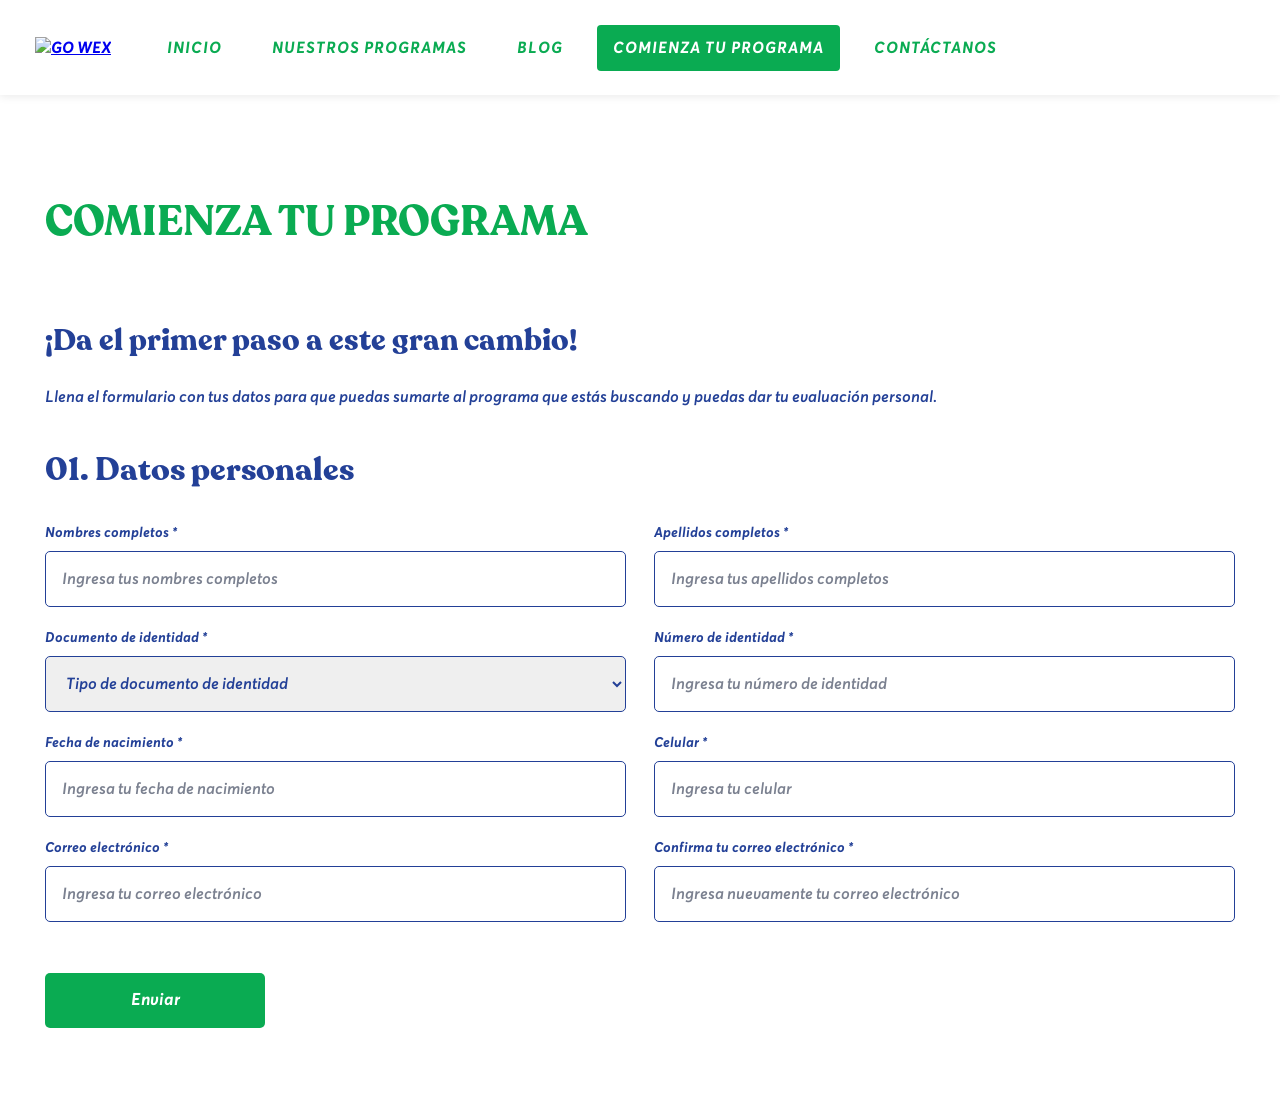
==== comienza.html @ d02de6c5 "Add files via upload" ====
<!DOCTYPE html>
<html lang="es">
<head>
  <meta charset="UTF-8">
  <meta name="viewport" content="width=device-width, initial-scale=1.0">

  <title>Comienza tu programa</title>

  <link rel="stylesheet" href="style.css">
  <link rel="stylesheet" href="https://cdn.jsdelivr.net/npm/flatpickr/dist/flatpickr.min.css">
</head>

<body>

<header class="navbar">

  <div class="logo-box">
    <a href="index.html">
      <img src="img/logo.png" alt="GO WEX">
    </a>
  </div>

  <nav class="menu">
    <a href="index.html">INICIO</a>
    <a href="programas.html">NUESTROS PROGRAMAS</a>
    <a href="blog.html">BLOG</a>
    <a href="comienza.html" class="active">COMIENZA TU PROGRAMA</a>
    <a href="contactanos.html">CONTÁCTANOS</a>
  </nav>

</header>

<main class="container">

  <h1>COMIENZA TU PROGRAMA</h1>

  <h2>¡Da el primer paso a este gran cambio!</h2>

  <p class="intro">
    Llena el formulario con tus datos para que puedas sumarte al programa que estás buscando y puedas dar tu evaluación personal.
  </p>

  <h3>01. Datos personales</h3>

  <form id="formulario">

    <div class="grid">

      <div>
        <label>Nombres completos *</label>
        <input
          id="nombres"
          name="nombres"
          placeholder="Ingresa tus nombres completos"
          required
        >
      </div>

      <div>
        <label>Apellidos completos *</label>
        <input
          id="apellidos"
          name="apellidos"
          placeholder="Ingresa tus apellidos completos"
          required
        >
      </div>

      <div>
        <label>Documento de identidad *</label>

        <select name="tipoDocumento" required>
          <option value="">Tipo de documento de identidad</option>
          <option>DNI</option>
          <option>RUT</option>
          <option>Pasaporte</option>
          <option>Carnet de extranjería</option>
        </select>
      </div>

      <div>
        <label>Número de identidad *</label>

        <input
          id="numeroIdentidad"
          name="numeroIdentidad"
          placeholder="Ingresa tu número de identidad"
          required
        >
      </div>

      <div>
        <label>Fecha de nacimiento *</label>

        <input
          id="fechaNacimiento"
          name="fechaNacimiento"
          placeholder="Ingresa tu fecha de nacimiento"
          required
          readonly
        >
      </div>

      <div>
        <label>Celular *</label>

        <input
          id="celular"
          name="celular"
          placeholder="Ingresa tu celular"
          required
        >
      </div>

      <div>
        <label>Correo electrónico *</label>

        <input
          id="email"
          name="email"
          type="email"
          placeholder="Ingresa tu correo electrónico"
          required
        >

        <small id="emailError"></small>
      </div>

      <div>
        <label>Confirma tu correo electrónico *</label>

        <input
          id="confirmarEmail"
          name="confirmarEmail"
          type="email"
          placeholder="Ingresa nuevamente tu correo electrónico"
          required
        >

        <small id="confirmError"></small>
      </div>

    </div>

    <button type="submit">
      Enviar
    </button>

    <p id="mensaje"></p>

  </form>

</main>

<script src="https://cdn.jsdelivr.net/npm/flatpickr"></script>
<script src="https://cdn.jsdelivr.net/npm/flatpickr/dist/l10n/es.js"></script>

<script src="script.js"></script>

</body>
</html>
---- style.css ----
@font-face {
  font-family: "RecoletaBold";
  src: url("./recoletabold.otf") format("opentype");
}

@font-face {
  font-family: "AvertaBold";
  src: url("./avertabold.otf") format("opentype");
}

@font-face {
  font-family: "AvertaSemibold";
  src: url("./avertasemibold.otf") format("opentype");
}

* {
  box-sizing: border-box;
}

body {
  margin: 0;
  background: white;
  color: #234097;
  font-family: "AvertaBold", Arial, sans-serif;
}

.container {
  padding: 70px 45px;
}

h1 {
  font-family: "RecoletaBold", Arial, sans-serif;
  color: #0aab52;
  font-size: 42px;
  margin-bottom: 70px;
}

h2, h3 {
  font-family: "RecoletaBold", Arial, sans-serif;
  color: #234097;
}

h2 {
  font-size: 30px;
}

h3 {
  font-size: 32px;
  margin-top: 40px;
}

.intro {
  font-family: "AvertaSemibold", Arial, sans-serif;
  color: #234097;
  font-size: 16px;
}

.grid {
  display: grid;
  grid-template-columns: 1fr 1fr;
  gap: 22px 28px;
}

label {
  display: block;
  margin-bottom: 8px;
  font-size: 14px;
}

input, select {
  width: 100%;
  height: 56px;
  border: 1.5px solid #234097;
  border-radius: 5px;
  padding: 0 16px;
  font-family: "AvertaSemibold", Arial, sans-serif;
  font-size: 16px;
  color: #234097;
}

input::placeholder {
  color: #7b8190;
}

small {
  display: block;
  margin-top: 6px;
  color: red;
  font-size: 13px;
}

button {
  margin-top: 45px;
  width: 220px;
  height: 55px;
  border: none;
  border-radius: 5px;
  background: #0aab52;
  color: white;
  font-family: "AvertaBold", Arial, sans-serif;
  font-size: 17px;
  cursor: pointer;
}

button:hover {
  opacity: 0.9;
}

#mensaje {
  margin-top: 18px;
  font-family: "AvertaSemibold", Arial, sans-serif;
}

@media (max-width: 800px) {
  .grid {
    grid-template-columns: 1fr;
  }

  .container {
    padding: 25px;
  }

  h1 {
    font-size: 34px;
  }
}
.navbar {
  width: 100%;
  height: 95px;
  display: flex;
  align-items: center;
  background: white;
  padding: 0 35px;
  gap: 40px;
  box-shadow: 0 2px 8px rgba(0,0,0,0.08);
  position: sticky;
  top: 0;
  z-index: 1000;
}

.logo-box img {
  height: 75px;
}

.menu {
  display: flex;
  gap: 18px;
  align-items: center;
  flex-wrap: wrap;
}

.menu a {
  text-decoration: none;
  color: #0aab52;
  font-family: "AvertaBold", Arial, sans-serif;
  font-size: 16px;
  letter-spacing: 1px;
  padding: 12px 16px;
  border-radius: 4px;
}

.menu a.active,
.menu a:hover {
  background: #0aab52;
  color: white;
}

.carousel {
  position: relative;
  width: 100%;
  height: 520px;
  overflow: hidden;
}

.slides {
  width: 100%;
  height: 100%;
}

.slide {
  display: none;
  width: 100%;
  height: 100%;
  object-fit: cover;
}

.slide.active {
  display: block;
}

.prev,
.next {
  position: absolute;
  top: 50%;
  transform: translateY(-50%);
  background: rgba(10, 171, 82, 0.85);
  color: white;
  border: none;
  font-size: 32px;
  padding: 12px 18px;
  cursor: pointer;
}

.prev {
  left: 20px;
}

.next {
  right: 20px;
}
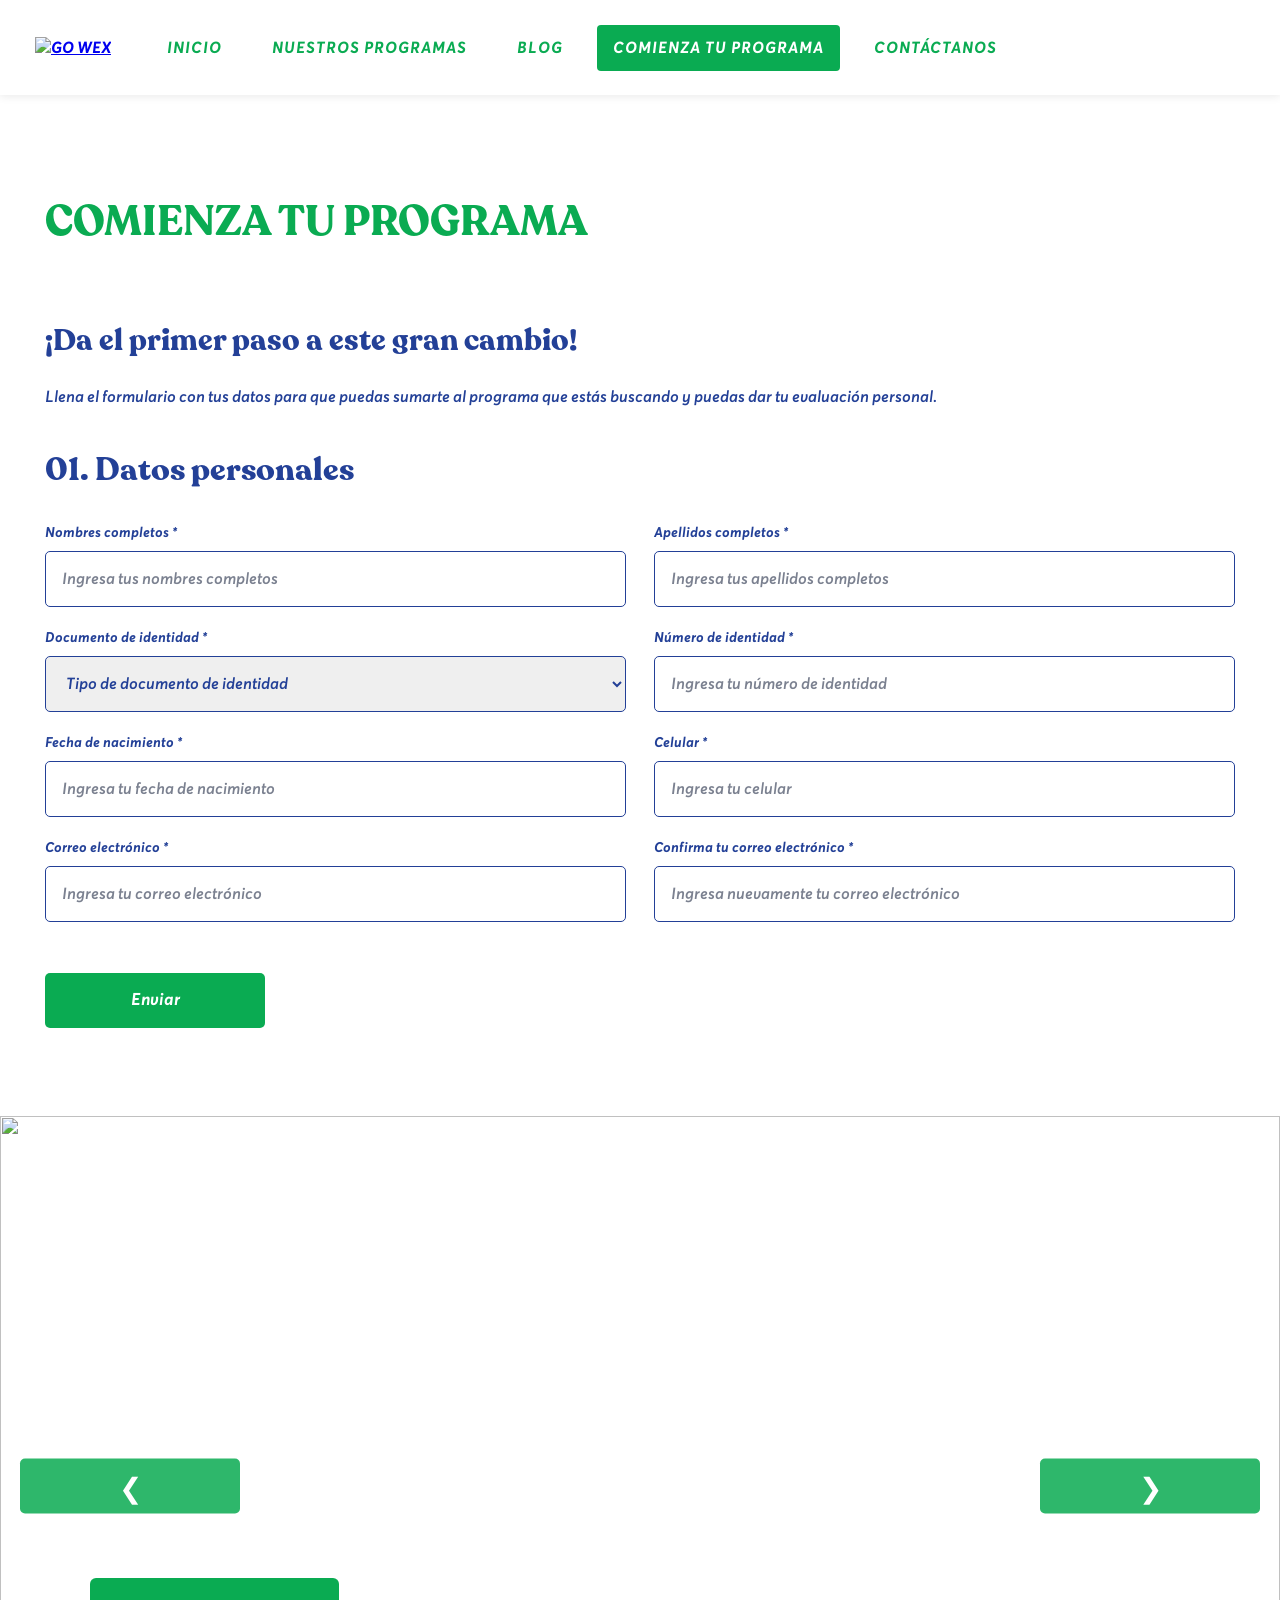
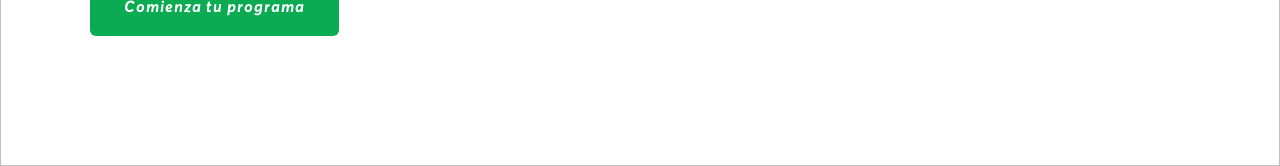
==== commit 93e00fa6: "Add files via upload" ====
--- a/comienza.html
+++ b/comienza.html
@@ -158,4 +158,21 @@
 <script src="script.js"></script>
 
 </body>
-</html>+</html>
+<section class="carousel">
+  <div class="carousel-overlay">
+    <h1>VIVE UNA EXPERIENCIA INTERNACIONAL</h1>
+    <p>Trabaja, aprende y crece en el extranjero con GO WEX.</p>
+    <a href="comienza.html" class="hero-btn">Comienza tu programa</a>
+  </div>
+
+  <div class="slides">
+    <img src="img/img1.png" class="slide active">
+    <img src="img/img2.png" class="slide">
+    <img src="img/img3.png" class="slide">
+    <img src="img/img4.png" class="slide">
+  </div>
+
+  <button class="prev">&#10094;</button>
+  <button class="next">&#10095;</button>
+</section>
--- a/style.css
+++ b/style.css
@@ -207,4 +207,162 @@
 
 .next {
   right: 20px;
+}
+@media (max-width: 768px) {
+  .navbar {
+    height: auto;
+    flex-direction: column;
+    align-items: center;
+    padding: 18px 16px;
+    gap: 14px;
+  }
+
+  .logo-box img {
+    height: 60px;
+    max-width: 180px;
+    object-fit: contain;
+  }
+
+  .menu {
+    width: 100%;
+    justify-content: center;
+    gap: 8px;
+  }
+
+  .menu a {
+    font-size: 13px;
+    padding: 9px 10px;
+    text-align: center;
+  }
+
+  .container {
+    padding: 35px 22px;
+  }
+
+  h1 {
+    font-size: 38px;
+    line-height: 1.05;
+  }
+
+  h2 {
+    font-size: 28px;
+    line-height: 1.15;
+  }
+
+  h3 {
+    font-size: 30px;
+    line-height: 1.15;
+  }
+
+  .intro {
+    font-size: 16px;
+    line-height: 1.5;
+  }
+
+  .grid {
+    grid-template-columns: 1fr;
+    gap: 20px;
+  }
+
+  input,
+  select {
+    height: 58px;
+    font-size: 16px;
+  }
+
+  button {
+    width: 100%;
+  }
+}
+.carousel {
+  position: relative;
+  width: 100%;
+  height: 650px;
+  overflow: hidden;
+}
+
+.slides,
+.slide {
+  width: 100%;
+  height: 100%;
+}
+
+.slide {
+  display: none;
+  object-fit: cover;
+}
+
+.slide.active {
+  display: block;
+}
+
+.carousel-overlay {
+  position: absolute;
+  z-index: 10;
+  top: 50%;
+  left: 7%;
+  transform: translateY(-50%);
+  max-width: 650px;
+  color: white;
+}
+
+.carousel-overlay h1 {
+  color: white;
+  font-size: 64px;
+  line-height: 1;
+  margin-bottom: 20px;
+}
+
+.carousel-overlay p {
+  font-family: "AvertaSemibold", Arial, sans-serif;
+  font-size: 22px;
+  margin-bottom: 35px;
+}
+
+.hero-btn {
+  display: inline-block;
+  background: #0aab52;
+  color: white;
+  text-decoration: none;
+  padding: 18px 34px;
+  border-radius: 6px;
+  font-family: "AvertaBold", Arial, sans-serif;
+  letter-spacing: 1px;
+}
+
+.prev,
+.next {
+  position: absolute;
+  z-index: 20;
+  top: 50%;
+  transform: translateY(-50%);
+  background: rgba(10, 171, 82, 0.85);
+  color: white;
+  border: none;
+  font-size: 28px;
+  padding: 12px 18px;
+  cursor: pointer;
+}
+
+.prev { left: 20px; }
+.next { right: 20px; }
+
+@media (max-width: 768px) {
+  .carousel {
+    height: 560px;
+  }
+
+  .carousel-overlay {
+    left: 22px;
+    right: 22px;
+    max-width: none;
+  }
+
+  .carousel-overlay h1 {
+    font-size: 42px;
+  }
+
+  .carousel-overlay p {
+    font-size: 18px;
+  }
 }
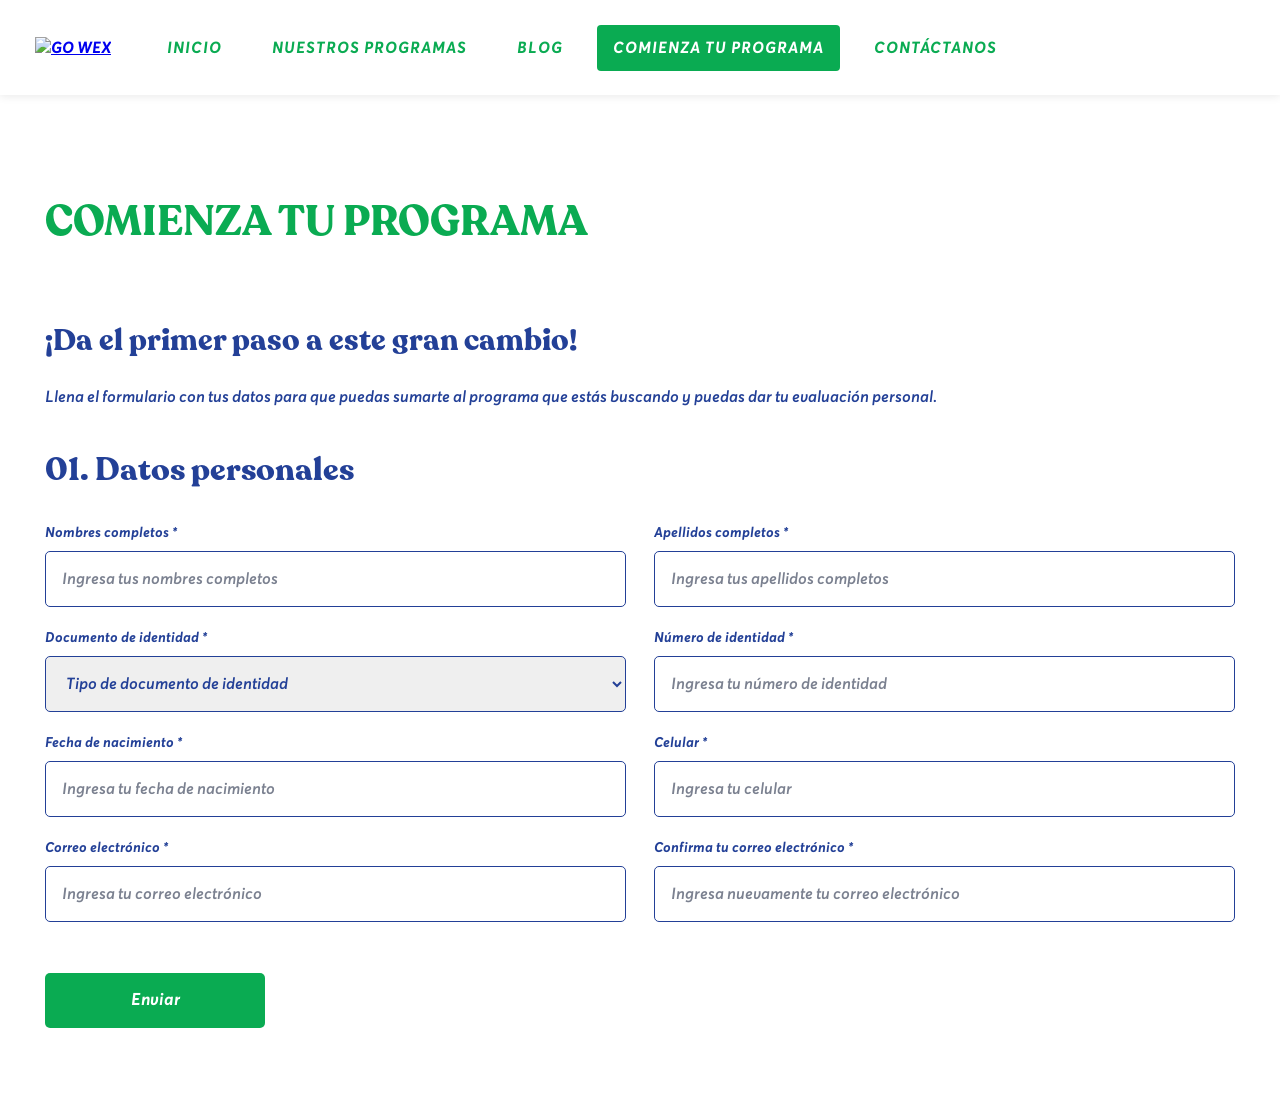
==== commit c2a06aac: "Add files via upload" ====
--- a/comienza.html
+++ b/comienza.html
@@ -158,21 +158,4 @@
 <script src="script.js"></script>
 
 </body>
-</html>
-<section class="carousel">
-  <div class="carousel-overlay">
-    <h1>VIVE UNA EXPERIENCIA INTERNACIONAL</h1>
-    <p>Trabaja, aprende y crece en el extranjero con GO WEX.</p>
-    <a href="comienza.html" class="hero-btn">Comienza tu programa</a>
-  </div>
-
-  <div class="slides">
-    <img src="img/img1.png" class="slide active">
-    <img src="img/img2.png" class="slide">
-    <img src="img/img3.png" class="slide">
-    <img src="img/img4.png" class="slide">
-  </div>
-
-  <button class="prev">&#10094;</button>
-  <button class="next">&#10095;</button>
-</section>
+</html>
